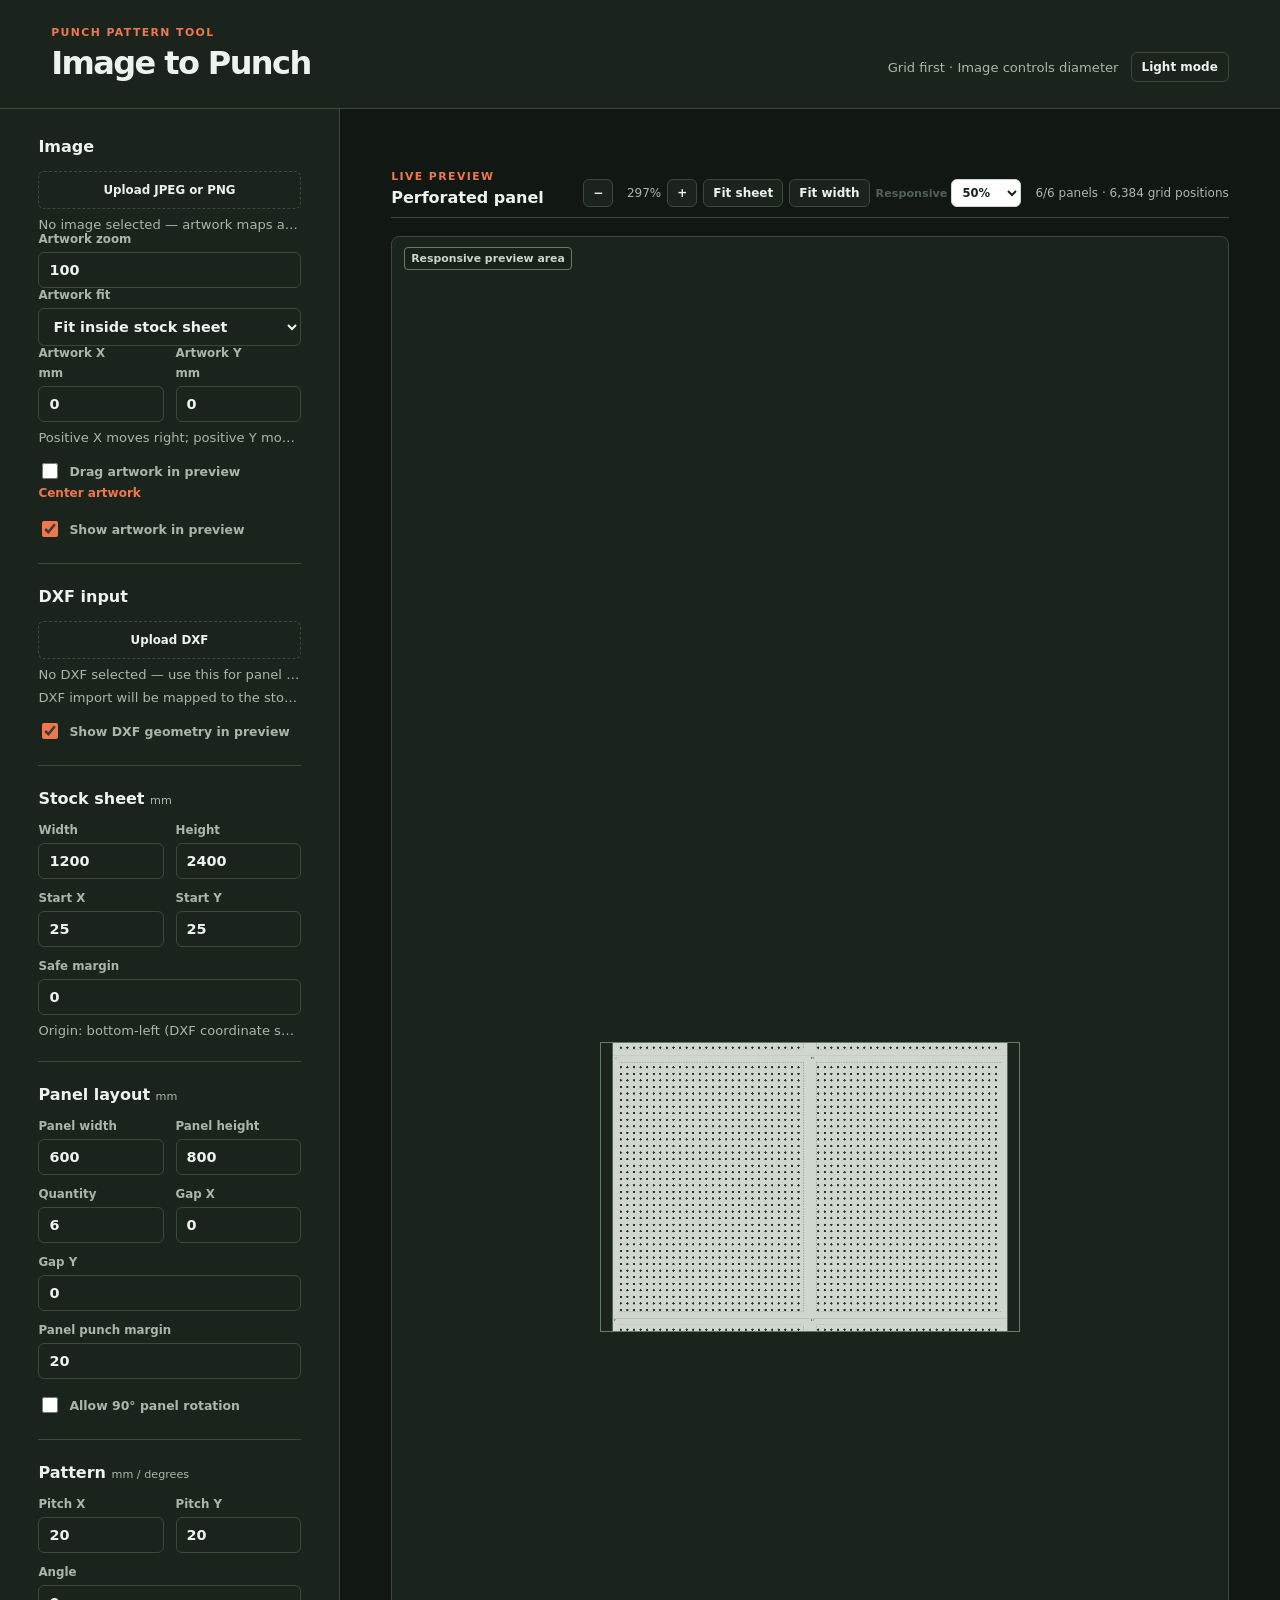
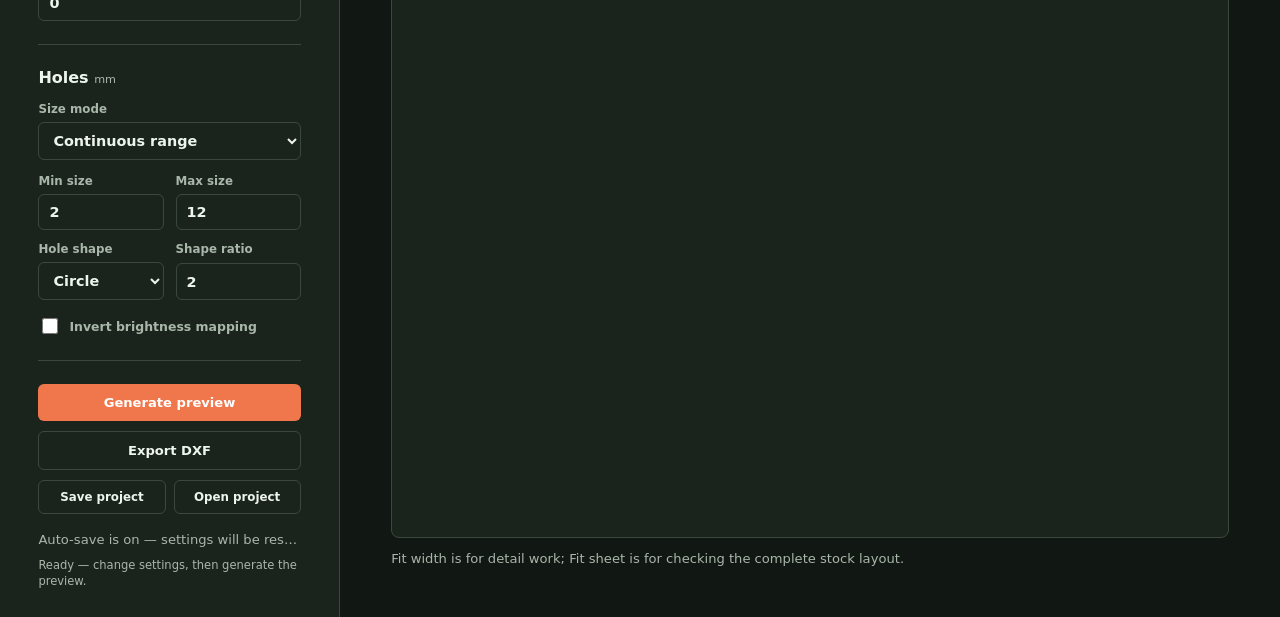
==== GPT CODEX IMAGE-TO-PUNCH/index.html @ 906c96db "Add files via upload" ====
<!doctype html>
<html lang="en">
  <head>
    <meta charset="UTF-8" />
    <meta name="viewport" content="width=device-width, initial-scale=1.0" />
    <title>Image to Punch</title>
    <link rel="stylesheet" href="style.css" />
  </head>
  <body class="dark-mode">
    <header class="topbar">
      <div><p class="eyebrow">PUNCH PATTERN TOOL</p><h1>Image to Punch</h1></div>
      <div class="topbar-actions"><p class="topbar-note">Grid first · Image controls diameter</p><button id="theme-toggle" class="theme-toggle" type="button">Light mode</button></div>
    </header>
    <main class="app-layout">
      <aside class="controls" aria-label="Punch settings">
        <form id="settings-form">
          <section class="control-section">
            <h2>Image</h2>
            <label class="upload-control" for="image-upload"><span>Upload JPEG or PNG</span><input id="image-upload" type="file" accept="image/jpeg,image/png" /></label>
            <p id="image-name" class="hint">No image selected — artwork maps across the full stock sheet</p>
            <label>Artwork zoom<input id="image-scale" type="number" min="10" max="400" step="1" value="100" /></label>
            <label>Artwork fit<select id="image-fit"><option value="contain">Fit inside stock sheet</option><option value="cover">Fill stock sheet (crop)</option><option value="stretch">Stretch to stock sheet</option></select></label>
            <div class="field-grid two-columns"><label>Artwork X <span>mm</span><input id="artwork-offset-x" type="number" step="0.1" value="0" /></label><label>Artwork Y <span>mm</span><input id="artwork-offset-y" type="number" step="0.1" value="0" /></label></div>
            <p class="hint">Positive X moves right; positive Y moves up from the sheet centre.</p>
            <label class="toggle"><input id="move-artwork" type="checkbox" /><span>Drag artwork in preview</span></label><button id="center-artwork" class="add-punch" type="button">Center artwork</button>
            <label class="toggle"><input id="show-artwork" type="checkbox" checked /><span>Show artwork in preview</span></label>
          </section>
          <section class="control-section">
            <h2>DXF input</h2>
            <label class="upload-control" for="dxf-upload"><span>Upload DXF</span><input id="dxf-upload" type="file" accept=".dxf,application/dxf,text/plain" /></label>
            <p id="dxf-name" class="hint">No DXF selected — use this for panel outlines and cut geometry</p>
            <p id="dxf-info" class="hint">DXF import will be mapped to the stock-sheet coordinate system.</p>
            <label class="toggle"><input id="show-dxf" type="checkbox" checked /><span>Show DXF geometry in preview</span></label>
          </section>
          <section class="control-section">
            <h2>Stock sheet <span>mm</span></h2>
            <div class="field-grid two-columns">
              <label>Width<input id="sheet-width" type="number" min="1" value="1200" /></label><label>Height<input id="sheet-height" type="number" min="1" value="2400" /></label>
              <label>Start X<input id="start-x" type="number" min="0" value="25" /></label><label>Start Y<input id="start-y" type="number" min="0" value="25" /></label>
              <label class="full-width">Safe margin<input id="sheet-margin" type="number" min="0" step="0.1" value="0" /></label>
            </div><p class="hint">Origin: bottom-left (DXF coordinate system)</p>
          </section>
          <section class="control-section">
            <h2>Panel layout <span>mm</span></h2>
            <div class="field-grid two-columns">
              <label>Panel width<input id="panel-width" type="number" min="1" value="600" /></label><label>Panel height<input id="panel-height" type="number" min="1" value="800" /></label>
              <label>Quantity<input id="panel-quantity" type="number" min="1" step="1" value="6" /></label><label>Gap X<input id="panel-gap-x" type="number" min="0" step="0.1" value="0" /></label>
              <label class="full-width">Gap Y<input id="panel-gap-y" type="number" min="0" step="0.1" value="0" /></label><label class="full-width">Panel punch margin<input id="panel-punch-margin" type="number" min="0" step="0.1" value="20" /></label>
            </div><label class="toggle"><input id="allow-panel-rotation" type="checkbox" /><span>Allow 90° panel rotation</span></label>
          </section>
          <section class="control-section">
            <h2>Pattern <span>mm / degrees</span></h2>
            <div class="field-grid two-columns"><label>Pitch X<input id="pitch-x" type="number" min="0.1" step="0.1" value="20" /></label><label>Pitch Y<input id="pitch-y" type="number" min="0.1" step="0.1" value="20" /></label><label class="full-width">Angle<input id="pattern-angle" type="number" min="0" max="360" step="1" value="0" /></label></div>
          </section>
          <section class="control-section">
            <h2>Holes <span>mm</span></h2>
            <label>Size mode<select id="hole-mode"><option value="continuous">Continuous range</option><option value="punch-list">Punch tool list</option></select></label>
            <div id="continuous-size-fields" class="field-grid two-columns mode-content">
              <label>Min size<input id="min-diameter" type="number" min="0" step="0.1" value="2" /></label><label>Max size<input id="max-diameter" type="number" min="0" step="0.1" value="12" /></label>
              <label>Hole shape<select id="continuous-shape"><option value="circle">Circle</option><option value="square">Square</option><option value="rectangle">Rectangle</option><option value="slot">Slot</option></select></label><label>Shape ratio<input id="continuous-ratio" type="number" min="1" step="0.1" value="2" /></label>
            </div><label class="toggle"><input id="invert" type="checkbox" /><span>Invert brightness mapping</span></label>
            <div id="punch-list" class="punch-list mode-content is-hidden" aria-label="Fixed punch tool list">
              <div class="punch-list-head"><span>Width / Ø</span><span>Height / length</span><span>Hole shape</span><span></span></div>
              <div id="punch-list-rows">
                <div class="punch-row"><input class="punch-size" type="number" min="0.1" step="0.1" value="2" aria-label="Punch width or diameter" /><input class="punch-secondary is-hidden" type="number" min="0.1" step="0.1" value="4" aria-label="Punch height or length" disabled /><select class="punch-shape" aria-label="Punch shape"><option value="circle">Circle</option><option value="square">Square</option><option value="rectangle">Rectangle</option><option value="slot">Slot</option></select><button class="remove-punch" type="button" aria-label="Remove punch">×</button></div>
                <div class="punch-row"><input class="punch-size" type="number" min="0.1" step="0.1" value="4" aria-label="Punch width or diameter" /><input class="punch-secondary is-hidden" type="number" min="0.1" step="0.1" value="8" aria-label="Punch height or length" disabled /><select class="punch-shape" aria-label="Punch shape"><option value="circle">Circle</option><option value="square">Square</option><option value="rectangle">Rectangle</option><option value="slot">Slot</option></select><button class="remove-punch" type="button" aria-label="Remove punch">×</button></div>
                <div class="punch-row"><input class="punch-size" type="number" min="0.1" step="0.1" value="6" aria-label="Punch width or diameter" /><input class="punch-secondary is-hidden" type="number" min="0.1" step="0.1" value="12" aria-label="Punch height or length" disabled /><select class="punch-shape" aria-label="Punch shape"><option value="circle">Circle</option><option value="square">Square</option><option value="rectangle">Rectangle</option><option value="slot">Slot</option></select><button class="remove-punch" type="button" aria-label="Remove punch">×</button></div>
                <div class="punch-row"><input class="punch-size" type="number" min="0.1" step="0.1" value="8" aria-label="Punch width or diameter" /><input class="punch-secondary is-hidden" type="number" min="0.1" step="0.1" value="16" aria-label="Punch height or length" disabled /><select class="punch-shape" aria-label="Punch shape"><option value="circle">Circle</option><option value="square">Square</option><option value="rectangle">Rectangle</option><option value="slot">Slot</option></select><button class="remove-punch" type="button" aria-label="Remove punch">×</button></div>
              </div><button id="add-punch" class="add-punch" type="button">+ Add punch</button><small>Choose only the sizes and shapes available on the punch machine.</small>
            </div>
          </section>
          <div class="actions"><button type="submit" class="primary">Generate preview</button><button id="export-dxf" type="button" class="secondary">Export DXF</button><div class="project-actions"><button id="save-project" type="button" class="secondary">Save project</button><button id="open-project" type="button" class="secondary">Open project</button><input id="project-file" type="file" accept="application/json,.json" hidden /></div><p id="project-status" class="hint">Auto-save is on — settings will be restored after refresh.</p><p id="action-status" class="action-status" aria-live="polite">Change settings, then generate the preview.</p></div>
        </form>
      </aside>
      <section class="workspace" aria-label="Punch preview"><div class="workspace-header"><div><p class="eyebrow">LIVE PREVIEW</p><h2>Perforated panel</h2></div><div class="preview-tools"><button id="preview-zoom-out" type="button" aria-label="Zoom out">−</button><output id="preview-zoom">100%</output><button id="preview-zoom-in" type="button" aria-label="Zoom in">+</button><button id="preview-zoom-fit" type="button">Fit sheet</button><button id="preview-fill" type="button">Fit width</button><label class="preview-size-label">Responsive <select id="preview-size" aria-label="Responsive preview size"><option value="50" selected>50%</option><option value="60">60%</option><option value="70">70%</option><option value="80">80%</option><option value="100">100%</option></select></label><output id="status">Ready to generate</output></div></div><div class="canvas-wrap"><span class="preview-frame-label">Responsive preview area</span><canvas id="preview-canvas" width="1800" height="1244" aria-label="Punch pattern preview"></canvas></div><p class="workspace-note">Fit width is for detail work; Fit sheet is for checking the complete stock layout.</p></section>
    </main><script src="app.js"></script>
  </body>
</html>
---- GPT CODEX IMAGE-TO-PUNCH/style.css ----
:root { --ink:#19211d;--muted:#718077;--line:#dfe6dd;--paper:#f7f8f3;--panel:#fff;--accent:#dd5c36;--accent-dark:#bd4322; }
.preview-tools{display:flex;align-items:center;gap:6px}.preview-tools button{padding:6px 9px;border:1px solid var(--line);background:var(--panel);color:var(--ink);font-size:.75rem}.preview-tools output{min-width:42px;padding:0;color:var(--muted);font-size:.75rem}.preview-tools #status{margin-left:8px;min-width:160px}.canvas-wrap canvas{cursor:grab}.canvas-wrap canvas.is-panning{cursor:grabbing}
#preview-canvas{width:var(--preview-width,50%)!important;height:auto!important;max-width:none!important;max-height:none!important;outline:1px solid #687b6b}.canvas-wrap{position:relative}.preview-frame-label{position:absolute;top:10px;left:12px;z-index:1;border:1px solid #687b6b;border-radius:4px;padding:4px 6px;color:#c9d6ca;background:#172019;font-size:.68rem;font-weight:700}.preview-tools .preview-size-label{display:flex;align-items:center;gap:4px;color:var(--muted);font-size:.7rem;white-space:nowrap}.preview-tools #preview-size{width:auto;padding:5px 6px;font-size:.72rem}
.project-actions{display:grid;grid-template-columns:1fr 1fr;gap:8px}.project-actions button{padding:9px 7px;font-size:.74rem}
.workspace-header{position:sticky;top:0;z-index:10;padding:10px 0;border-bottom:1px solid var(--line);background:var(--paper)}
body.dark-mode { --ink:#edf3ed;--muted:#a9b6aa;--line:#3b493d;--paper:#111712;--panel:#1b241c;--accent:#f0774c;--accent-dark:#ff936d; }
body.dark-mode .preview-tools .preview-size-label{color:#526056}body.dark-mode .preview-tools #preview-size{color:#19211d;background:#fff;border-color:#cfd8cf}
.canvas-wrap canvas.is-artwork-moving{cursor:move}.canvas-wrap canvas.is-artwork-moving.is-panning{cursor:grabbing}
*{box-sizing:border-box} body{margin:0;min-width:320px;background:var(--paper);color:var(--ink);font-family:Inter,ui-sans-serif,system-ui,sans-serif}.topbar{display:flex;align-items:end;justify-content:space-between;gap:24px;padding:26px clamp(22px,4vw,64px);border-bottom:1px solid var(--line);background:var(--panel)}h1,h2,p{margin:0}h1{font-size:clamp(1.55rem,2.5vw,2.15rem);letter-spacing:-.05em}h2{font-size:1rem}.eyebrow{margin-bottom:5px;color:var(--accent);font-size:.68rem;font-weight:800;letter-spacing:.13em}.topbar-note,.hint,.workspace-note,output{color:var(--muted);font-size:.82rem}.topbar-actions{display:flex;align-items:center;gap:12px}.theme-toggle{border:1px solid var(--line);border-radius:6px;padding:7px 10px;color:var(--ink);background:var(--panel);font:inherit;font-size:.75rem;font-weight:700;cursor:pointer}.app-layout{display:grid;grid-template-columns:minmax(280px,340px) 1fr;min-height:calc(100vh - 96px)}.controls{padding:28px clamp(22px,3vw,42px);border-right:1px solid var(--line);background:var(--panel)}.control-section{padding:0 0 23px;margin-bottom:23px;border-bottom:1px solid var(--line)}.control-section h2{margin-bottom:15px}.control-section h2 span{color:var(--muted);font-size:.7rem;font-weight:500}.field-grid{display:grid;gap:12px}.two-columns{grid-template-columns:1fr 1fr}.full-width{grid-column:1/-1}label{display:grid;gap:6px;color:var(--muted);font-size:.74rem;font-weight:700}input[type="number"],select{width:100%;border:1px solid var(--line);border-radius:6px;padding:9px 10px;color:var(--ink);background:var(--panel);font:inherit;font-size:.9rem}input:focus{outline:2px solid #efb8a6;outline-offset:1px;border-color:var(--accent)}.upload-control{display:block;position:relative;padding:11px 12px;border:1px dashed var(--line);border-radius:6px;color:var(--ink);cursor:pointer;text-align:center}.upload-control input{position:absolute;inset:0;width:100%;opacity:0;cursor:pointer}.hint{margin-top:8px;overflow:hidden;text-overflow:ellipsis;white-space:nowrap}.toggle{display:flex;align-items:center;gap:8px;margin-top:15px;font-size:.78rem;cursor:pointer}.toggle input{width:16px;height:16px;accent-color:var(--accent)}.punch-list{display:grid;gap:7px;margin-top:14px}.mode-content{margin-top:14px}.is-hidden{display:none}.punch-list-head,.punch-row{display:grid;grid-template-columns:.8fr .8fr 1.1fr 28px;gap:8px}.punch-list-head{color:var(--muted);font-size:.68rem;font-weight:700}.punch-row input,.punch-row select{min-width:0;border:1px solid var(--line);border-radius:6px;padding:8px;color:var(--ink);background:var(--panel);font:inherit;font-size:.82rem}.punch-row .punch-secondary.is-hidden{display:block;color:transparent;-webkit-text-fill-color:transparent;opacity:.55}.remove-punch{border:1px solid var(--line);border-radius:6px;background:var(--panel);color:var(--muted);cursor:pointer;font-size:1.1rem;line-height:1}.add-punch{justify-self:start;border:0;padding:3px 0;background:transparent;color:var(--accent);cursor:pointer;font:inherit;font-size:.75rem;font-weight:700}.punch-list small{color:var(--muted);font-size:.68rem;font-weight:500;line-height:1.35}.actions{display:grid;gap:10px}.action-status{min-height:1.2em;margin:0;color:var(--muted);font-size:.72rem;line-height:1.4}.action-status.is-error{color:#c14a2c}button{border:0;border-radius:6px;padding:11px 14px;font:inherit;font-size:.82rem;font-weight:750;cursor:pointer}button:disabled{cursor:not-allowed;opacity:.45}.primary{background:var(--accent);color:white}.primary:hover{background:var(--accent-dark)}.secondary{border:1px solid var(--line);background:var(--panel);color:var(--ink)}.workspace{display:flex;min-width:0;flex-direction:column;padding:clamp(22px,4vw,54px)}.workspace-header{display:flex;align-items:end;justify-content:space-between;gap:18px;margin-bottom:18px}output{padding-bottom:2px;text-align:right}.canvas-wrap{display:flex;flex:1;min-height:360px;align-items:center;justify-content:center;overflow:hidden;border:1px solid var(--line);border-radius:8px;background:#1b241c}canvas{display:block;max-width:100%;max-height:70vh;background:#1b241c}.workspace-note{margin-top:13px}@media(max-width:760px){.topbar{align-items:start;flex-direction:column;padding:20px}.app-layout{display:block}.controls{border-right:0;border-bottom:1px solid var(--line)}.workspace{padding:24px 20px}}
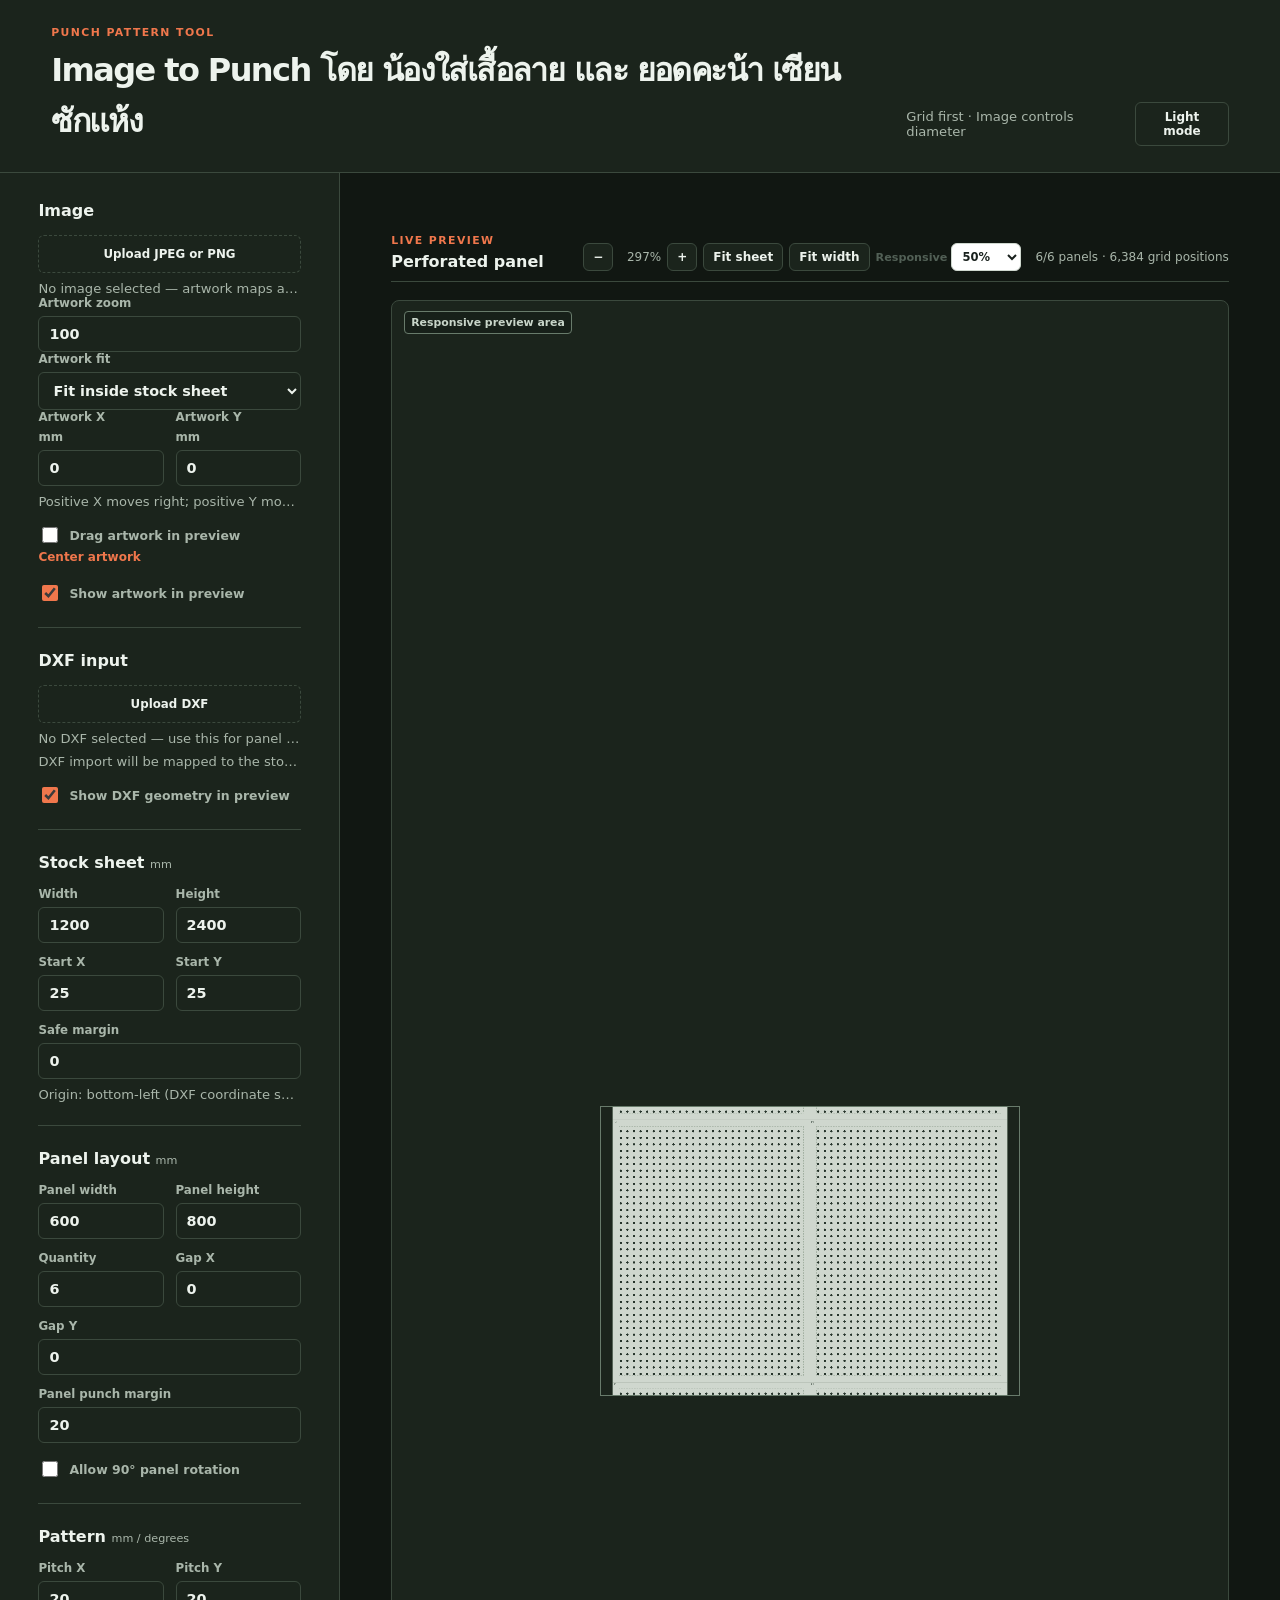
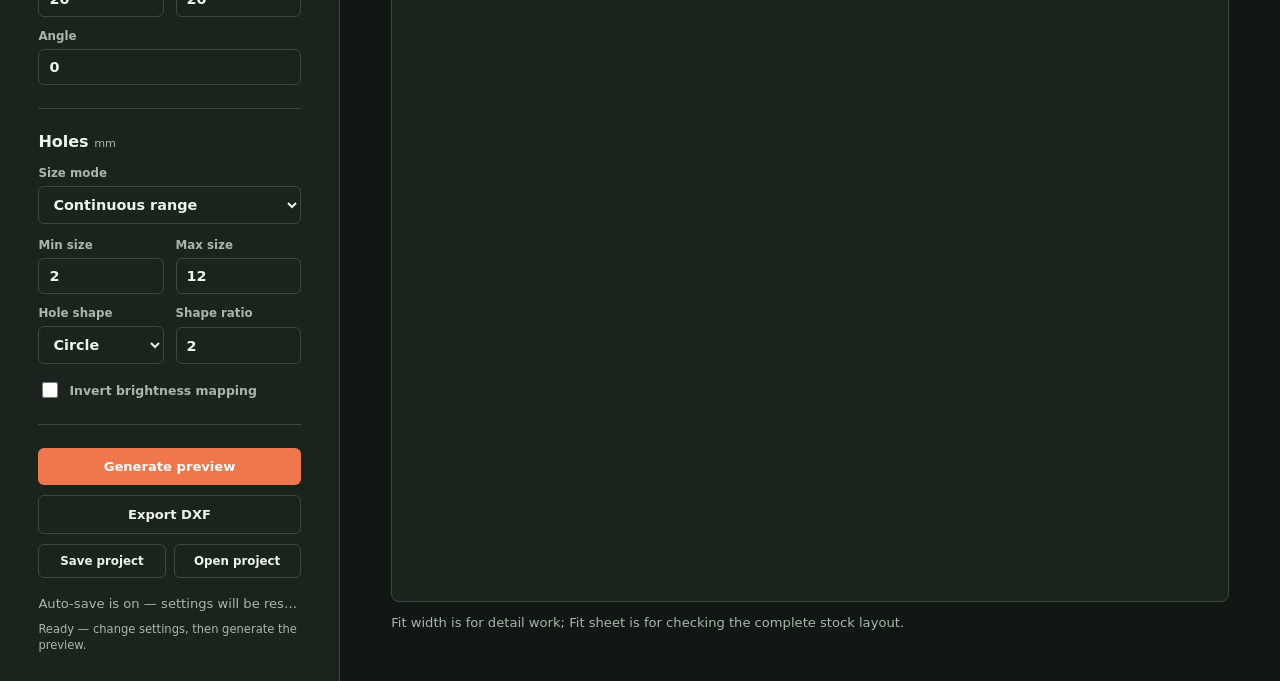
==== commit 437a3c5b: "Update header title in index.html with Thai text" ====
--- a/GPT CODEX IMAGE-TO-PUNCH/index.html
+++ b/GPT CODEX IMAGE-TO-PUNCH/index.html
@@ -3,12 +3,12 @@
   <head>
     <meta charset="UTF-8" />
     <meta name="viewport" content="width=device-width, initial-scale=1.0" />
-    <title>Image to Punch</title>
+    <title>Image to Punch โดย น้องใส่เสื้อลาย และ ยอดคะน้า เซียนซักแห้ง</title>
     <link rel="stylesheet" href="style.css" />
   </head>
   <body class="dark-mode">
     <header class="topbar">
-      <div><p class="eyebrow">PUNCH PATTERN TOOL</p><h1>Image to Punch</h1></div>
+      <div><p class="eyebrow">PUNCH PATTERN TOOL</p><h1>Image to Punch โดย น้องใส่เสื้อลาย และ ยอดคะน้า เซียนซักแห้ง</h1></div>
       <div class="topbar-actions"><p class="topbar-note">Grid first · Image controls diameter</p><button id="theme-toggle" class="theme-toggle" type="button">Light mode</button></div>
     </header>
     <main class="app-layout">
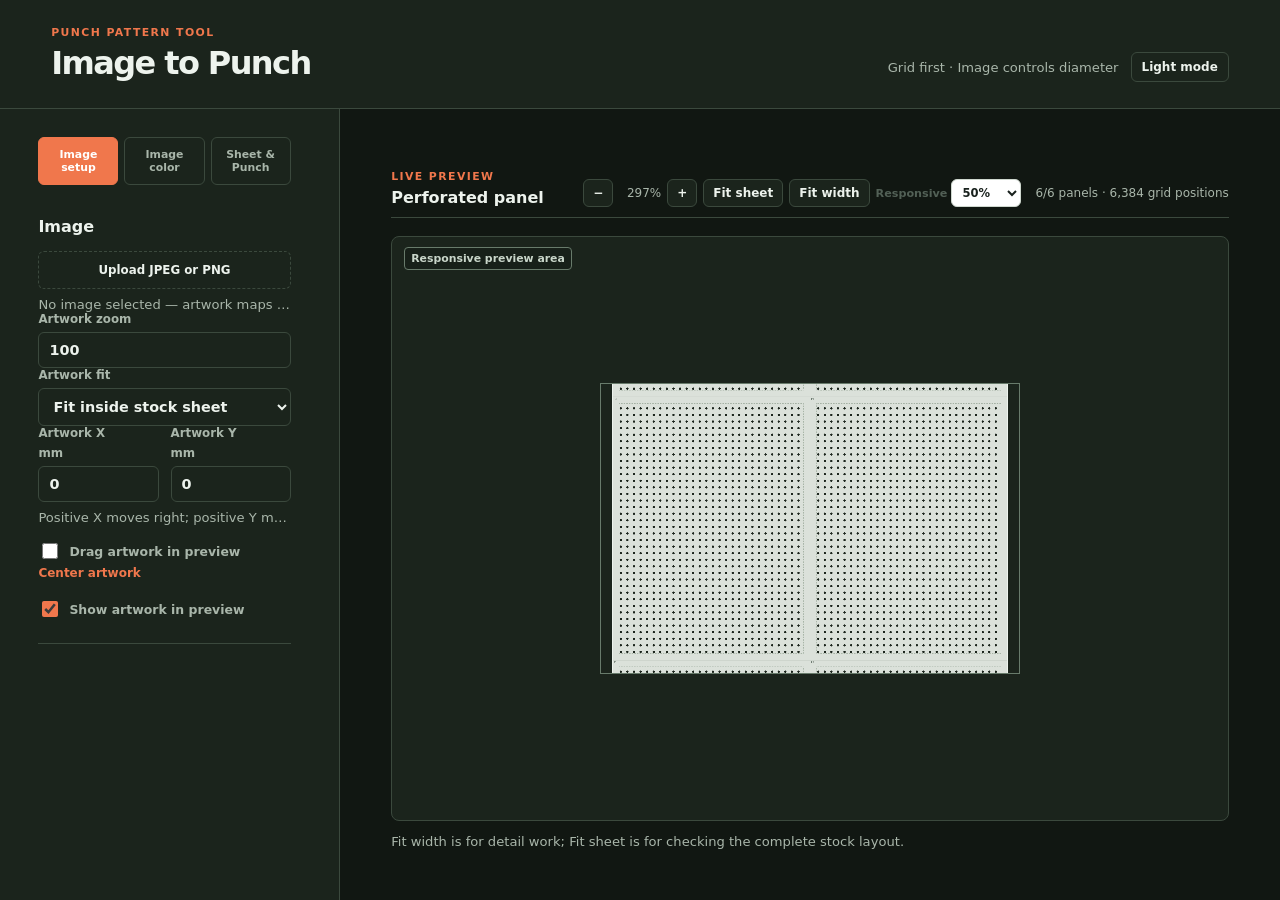
==== commit e3bc5388: "Add files via upload" ====
--- a/GPT CODEX IMAGE-TO-PUNCH/index.html
+++ b/GPT CODEX IMAGE-TO-PUNCH/index.html
@@ -3,17 +3,23 @@
   <head>
     <meta charset="UTF-8" />
     <meta name="viewport" content="width=device-width, initial-scale=1.0" />
-    <title>Image to Punch โดย น้องใส่เสื้อลาย และ ยอดคะน้า เซียนซักแห้ง</title>
+    <title>Image to Punch</title>
     <link rel="stylesheet" href="style.css" />
   </head>
   <body class="dark-mode">
     <header class="topbar">
-      <div><p class="eyebrow">PUNCH PATTERN TOOL</p><h1>Image to Punch โดย น้องใส่เสื้อลาย และ ยอดคะน้า เซียนซักแห้ง</h1></div>
+      <div><p class="eyebrow">PUNCH PATTERN TOOL</p><h1>Image to Punch</h1></div>
       <div class="topbar-actions"><p class="topbar-note">Grid first · Image controls diameter</p><button id="theme-toggle" class="theme-toggle" type="button">Light mode</button></div>
     </header>
     <main class="app-layout">
       <aside class="controls" aria-label="Punch settings">
         <form id="settings-form">
+          <div class="control-tabs" role="tablist" aria-label="Settings categories">
+            <button id="image-adjustment-tab" class="control-tab is-active" type="button" role="tab" aria-selected="true" aria-controls="image-adjustment-panel" data-settings-tab="image-adjustment">Image setup</button>
+            <button id="image-color-tab" class="control-tab" type="button" role="tab" aria-selected="false" aria-controls="image-color-panel" data-settings-tab="image-color">Image color</button>
+            <button id="sheet-punch-tab" class="control-tab" type="button" role="tab" aria-selected="false" aria-controls="sheet-punch-panel" data-settings-tab="sheet-punch">Sheet &amp; Punch</button>
+          </div>
+          <div id="image-adjustment-panel" class="settings-tab-panel" role="tabpanel" aria-labelledby="image-adjustment-tab">
           <section class="control-section">
             <h2>Image</h2>
             <label class="upload-control" for="image-upload"><span>Upload JPEG or PNG</span><input id="image-upload" type="file" accept="image/jpeg,image/png" /></label>
@@ -25,6 +31,32 @@
             <label class="toggle"><input id="move-artwork" type="checkbox" /><span>Drag artwork in preview</span></label><button id="center-artwork" class="add-punch" type="button">Center artwork</button>
             <label class="toggle"><input id="show-artwork" type="checkbox" checked /><span>Show artwork in preview</span></label>
           </section>
+          </div>
+          <div id="image-color-panel" class="settings-tab-panel" role="tabpanel" aria-labelledby="image-color-tab" hidden>
+            <section class="control-section">
+              <h2>Image color</h2>
+              <div class="tone-controls">
+                <label class="tone-control"><span>Brightness <output id="image-brightness-value">0%</output></span><input id="image-brightness" type="range" min="-100" max="100" step="1" value="0" /></label>
+                <label class="tone-control"><span>Contrast <output id="image-contrast-value">0%</output></span><input id="image-contrast" type="range" min="-100" max="100" step="1" value="0" /></label>
+                <div class="tone-group">
+                  <h3>Levels</h3>
+                  <label class="tone-control"><span>Black point <output id="level-black-value">0</output></span><input id="level-black" type="range" min="0" max="254" step="1" value="0" /></label>
+                  <label class="tone-control"><span>Midtone <output id="level-gamma-value">1.00</output></span><input id="level-gamma" type="range" min="0.10" max="3" step="0.01" value="1" /></label>
+                  <label class="tone-control"><span>White point <output id="level-white-value">255</output></span><input id="level-white" type="range" min="1" max="255" step="1" value="255" /></label>
+                </div>
+                <div class="tone-group curve-group">
+                  <div class="tone-group-heading"><h3>Curves</h3><button id="reset-curve" class="curve-reset" type="button">Reset curve</button></div>
+                  <canvas id="tone-curve" width="260" height="180" aria-label="Tone curve editor"></canvas>
+                  <input id="image-curve" type="hidden" value="0,0;255,255" />
+                  <p class="curve-help">Click to add a point · drag to adjust · double-click a point to remove</p>
+                </div>
+                <label class="tone-control"><span>Artwork opacity <output id="artwork-opacity-value">22%</output></span><input id="artwork-opacity" type="range" min="0" max="100" step="1" value="22" /></label>
+              </div>
+              <button id="reset-image-color" class="secondary reset-image-color" type="button">Reset image color</button>
+              <p class="hint tone-hint">Brightness, contrast, Levels, and Curves affect both the preview artwork and punch-size calculation. Opacity affects the preview only.</p>
+            </section>
+          </div>
+          <div id="sheet-punch-panel" class="settings-tab-panel" role="tabpanel" aria-labelledby="sheet-punch-tab" hidden>
           <section class="control-section">
             <h2>DXF input</h2>
             <label class="upload-control" for="dxf-upload"><span>Upload DXF</span><input id="dxf-upload" type="file" accept=".dxf,application/dxf,text/plain" /></label>
@@ -39,6 +71,15 @@
               <label>Start X<input id="start-x" type="number" min="0" value="25" /></label><label>Start Y<input id="start-y" type="number" min="0" value="25" /></label>
               <label class="full-width">Safe margin<input id="sheet-margin" type="number" min="0" step="0.1" value="0" /></label>
             </div><p class="hint">Origin: bottom-left (DXF coordinate system)</p>
+          </section>
+          <section class="control-section">
+            <h2>Preview colors</h2>
+            <div class="field-grid two-columns color-fields">
+              <label>Sheet color<input id="sheet-color" type="color" value="#dbe1da" /></label>
+              <label>Background color<input id="background-color" type="color" value="#1b241c" /></label>
+            </div>
+            <label class="toggle"><input id="show-sheet" type="checkbox" checked /><span>Show sheet in preview</span></label>
+            <p class="hint">These colors affect the preview only, not the exported DXF.</p>
           </section>
           <section class="control-section">
             <h2>Panel layout <span>mm</span></h2>
@@ -66,10 +107,11 @@
                 <div class="punch-row"><input class="punch-size" type="number" min="0.1" step="0.1" value="4" aria-label="Punch width or diameter" /><input class="punch-secondary is-hidden" type="number" min="0.1" step="0.1" value="8" aria-label="Punch height or length" disabled /><select class="punch-shape" aria-label="Punch shape"><option value="circle">Circle</option><option value="square">Square</option><option value="rectangle">Rectangle</option><option value="slot">Slot</option></select><button class="remove-punch" type="button" aria-label="Remove punch">×</button></div>
                 <div class="punch-row"><input class="punch-size" type="number" min="0.1" step="0.1" value="6" aria-label="Punch width or diameter" /><input class="punch-secondary is-hidden" type="number" min="0.1" step="0.1" value="12" aria-label="Punch height or length" disabled /><select class="punch-shape" aria-label="Punch shape"><option value="circle">Circle</option><option value="square">Square</option><option value="rectangle">Rectangle</option><option value="slot">Slot</option></select><button class="remove-punch" type="button" aria-label="Remove punch">×</button></div>
                 <div class="punch-row"><input class="punch-size" type="number" min="0.1" step="0.1" value="8" aria-label="Punch width or diameter" /><input class="punch-secondary is-hidden" type="number" min="0.1" step="0.1" value="16" aria-label="Punch height or length" disabled /><select class="punch-shape" aria-label="Punch shape"><option value="circle">Circle</option><option value="square">Square</option><option value="rectangle">Rectangle</option><option value="slot">Slot</option></select><button class="remove-punch" type="button" aria-label="Remove punch">×</button></div>
-              </div><button id="add-punch" class="add-punch" type="button">+ Add punch</button><small>Choose only the sizes and shapes available on the punch machine.</small>
+              </div><button id="add-punch" class="add-punch" type="button">+ Add punch</button><small>Edit each tool independently; preview updates automatically. Circle: diameter. Square: side. Rectangle / Slot: overall width × height in mm (Slot includes rounded ends). Tools are ranked by opening area and assigned equal brightness bands, from small/light to large/dark; Invert reverses this.</small>
             </div>
           </section>
           <div class="actions"><button type="submit" class="primary">Generate preview</button><button id="export-dxf" type="button" class="secondary">Export DXF</button><div class="project-actions"><button id="save-project" type="button" class="secondary">Save project</button><button id="open-project" type="button" class="secondary">Open project</button><input id="project-file" type="file" accept="application/json,.json" hidden /></div><p id="project-status" class="hint">Auto-save is on — settings will be restored after refresh.</p><p id="action-status" class="action-status" aria-live="polite">Change settings, then generate the preview.</p></div>
+          </div>
         </form>
       </aside>
       <section class="workspace" aria-label="Punch preview"><div class="workspace-header"><div><p class="eyebrow">LIVE PREVIEW</p><h2>Perforated panel</h2></div><div class="preview-tools"><button id="preview-zoom-out" type="button" aria-label="Zoom out">−</button><output id="preview-zoom">100%</output><button id="preview-zoom-in" type="button" aria-label="Zoom in">+</button><button id="preview-zoom-fit" type="button">Fit sheet</button><button id="preview-fill" type="button">Fit width</button><label class="preview-size-label">Responsive <select id="preview-size" aria-label="Responsive preview size"><option value="50" selected>50%</option><option value="60">60%</option><option value="70">70%</option><option value="80">80%</option><option value="100">100%</option></select></label><output id="status">Ready to generate</output></div></div><div class="canvas-wrap"><span class="preview-frame-label">Responsive preview area</span><canvas id="preview-canvas" width="1800" height="1244" aria-label="Punch pattern preview"></canvas></div><p class="workspace-note">Fit width is for detail work; Fit sheet is for checking the complete stock layout.</p></section>
--- a/GPT CODEX IMAGE-TO-PUNCH/style.css
+++ b/GPT CODEX IMAGE-TO-PUNCH/style.css
@@ -1,4 +1,8 @@
 :root { --ink:#19211d;--muted:#718077;--line:#dfe6dd;--paper:#f7f8f3;--panel:#fff;--accent:#dd5c36;--accent-dark:#bd4322; }
+@media(min-width:761px){html body{height:100vh;display:flex;flex-direction:column;overflow:hidden}body>.topbar{flex:0 0 auto}body>.app-layout{flex:1;height:auto;min-height:0;overflow:hidden}.app-layout>.controls{height:100%;min-height:0;overflow-y:auto;overscroll-behavior:contain;scrollbar-gutter:stable;scrollbar-width:thin;scrollbar-color:var(--muted) var(--panel)}.app-layout>.controls::-webkit-scrollbar{width:10px}.app-layout>.controls::-webkit-scrollbar-track{background:var(--panel)}.app-layout>.controls::-webkit-scrollbar-thumb{border:2px solid var(--panel);border-radius:10px;background:var(--line)}.app-layout>.workspace{height:100%;min-height:0;overflow-y:auto;overscroll-behavior:contain}}
+.punch-row .punch-detail{grid-column:1/-1;white-space:normal;padding:0 0 8px;color:var(--muted)}
+.color-fields input[type="color"]{width:100%;height:42px;border:1px solid var(--line);border-radius:6px;padding:4px;background:var(--panel);cursor:pointer}.color-fields input[type="color"]::-webkit-color-swatch-wrapper{padding:0}.color-fields input[type="color"]::-webkit-color-swatch{border:0;border-radius:3px}.color-fields input[type="color"]::-moz-color-swatch{border:0;border-radius:3px}
+.control-tabs{position:sticky;top:-28px;z-index:12;display:grid;grid-template-columns:repeat(3,minmax(0,1fr));gap:6px;margin:-8px 0 22px;padding:8px 0 10px;background:var(--panel)}.control-tab{min-width:0;border:1px solid var(--line);padding:10px 4px;color:var(--muted);background:var(--panel);font-size:.68rem;line-height:1.2;white-space:normal}.control-tab:hover{color:var(--ink);border-color:var(--muted)}.control-tab.is-active{border-color:var(--accent);color:#fff;background:var(--accent)}.settings-tab-panel[hidden]{display:none}.tone-controls{display:grid;gap:18px}.tone-control>span{display:flex;align-items:center;justify-content:space-between;gap:12px;color:var(--ink)}.tone-control output{color:var(--accent);font-size:.74rem;font-weight:800}.tone-control input[type="range"]{width:100%;accent-color:var(--accent);cursor:pointer}.tone-group{display:grid;gap:14px;padding-top:18px;border-top:1px solid var(--line)}.tone-group h3{margin:0;color:var(--ink);font-size:.78rem}.tone-group-heading{display:flex;align-items:center;justify-content:space-between;gap:10px}.curve-reset{padding:3px 0;color:var(--accent);background:transparent;font-size:.68rem}.curve-group canvas{width:100%;height:auto;border:1px solid var(--line);border-radius:6px;background:#151b17;cursor:crosshair;touch-action:none}.curve-group canvas.is-dragging{cursor:grabbing}.curve-help{margin:0;color:var(--muted);font-size:.65rem;line-height:1.4}.reset-image-color{width:100%;margin-top:20px}.tone-hint{white-space:normal;line-height:1.45}
 .preview-tools{display:flex;align-items:center;gap:6px}.preview-tools button{padding:6px 9px;border:1px solid var(--line);background:var(--panel);color:var(--ink);font-size:.75rem}.preview-tools output{min-width:42px;padding:0;color:var(--muted);font-size:.75rem}.preview-tools #status{margin-left:8px;min-width:160px}.canvas-wrap canvas{cursor:grab}.canvas-wrap canvas.is-panning{cursor:grabbing}
 #preview-canvas{width:var(--preview-width,50%)!important;height:auto!important;max-width:none!important;max-height:none!important;outline:1px solid #687b6b}.canvas-wrap{position:relative}.preview-frame-label{position:absolute;top:10px;left:12px;z-index:1;border:1px solid #687b6b;border-radius:4px;padding:4px 6px;color:#c9d6ca;background:#172019;font-size:.68rem;font-weight:700}.preview-tools .preview-size-label{display:flex;align-items:center;gap:4px;color:var(--muted);font-size:.7rem;white-space:nowrap}.preview-tools #preview-size{width:auto;padding:5px 6px;font-size:.72rem}
 .project-actions{display:grid;grid-template-columns:1fr 1fr;gap:8px}.project-actions button{padding:9px 7px;font-size:.74rem}
